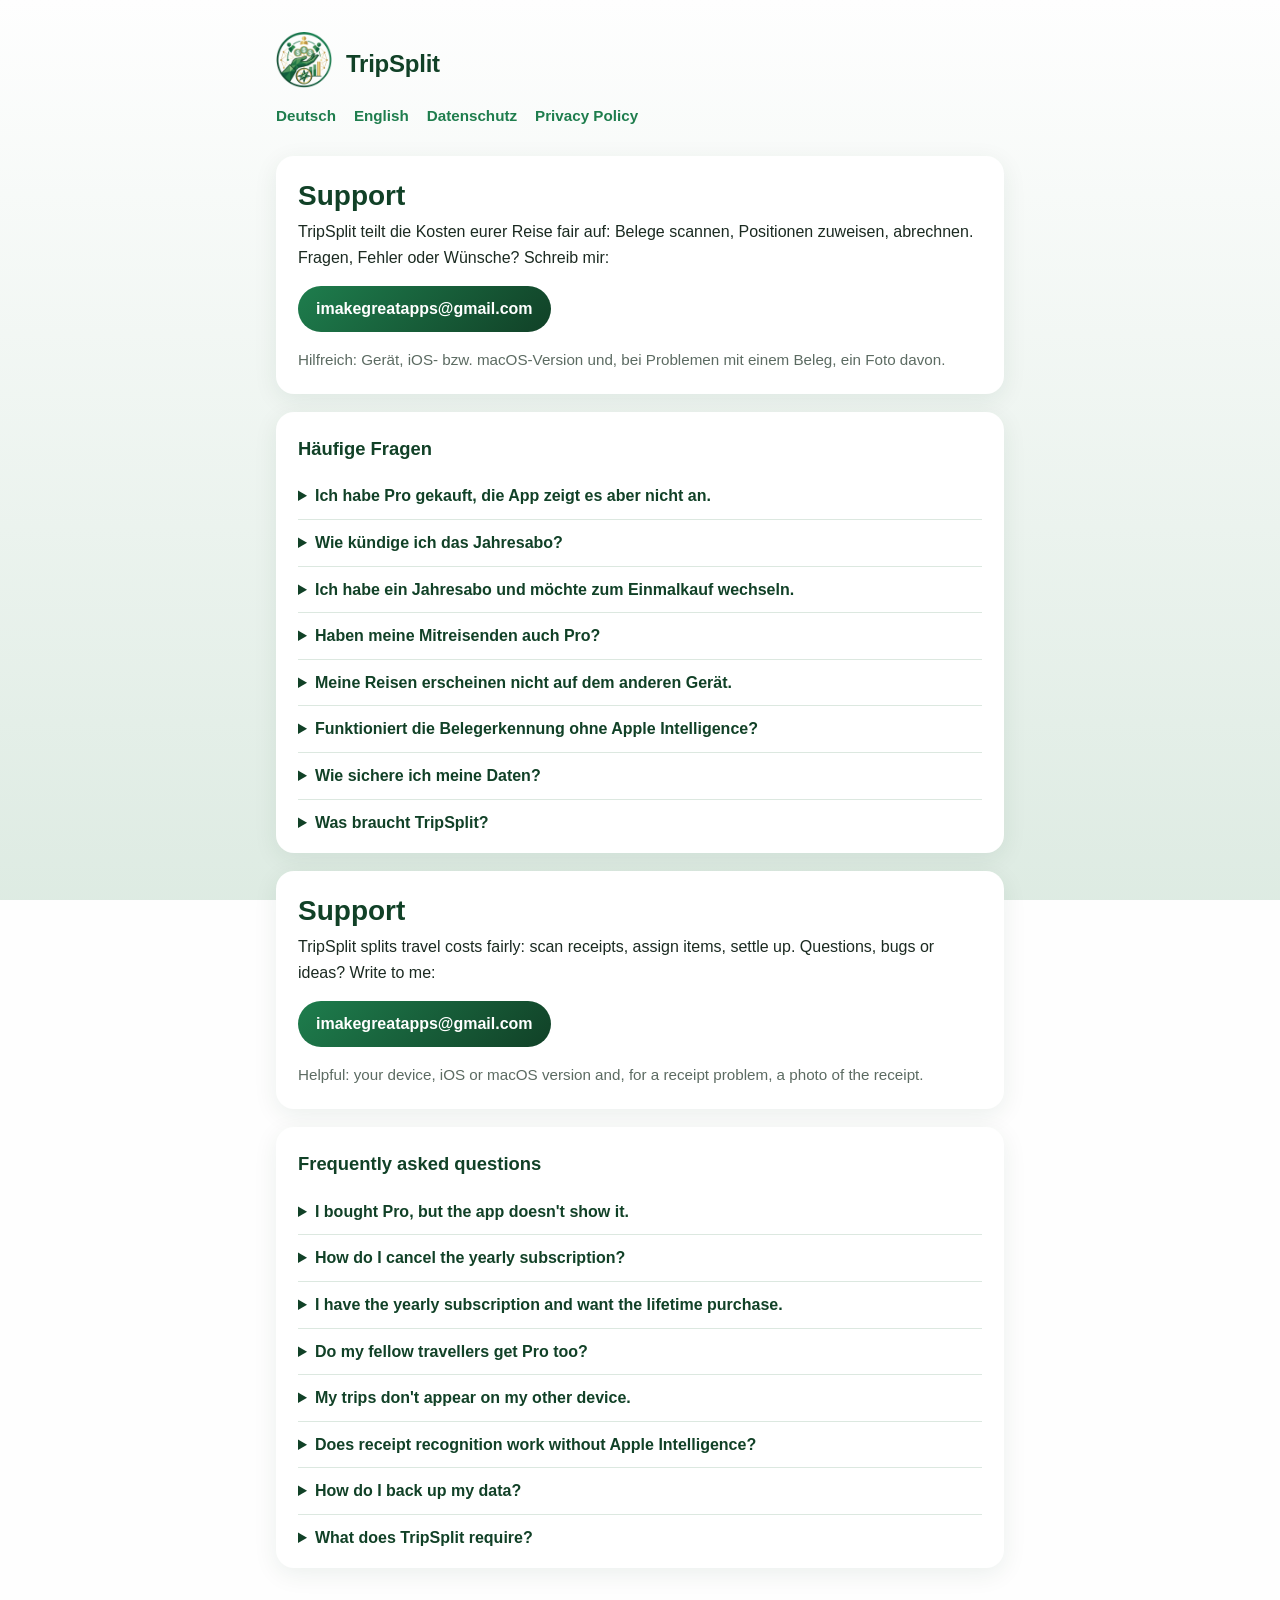
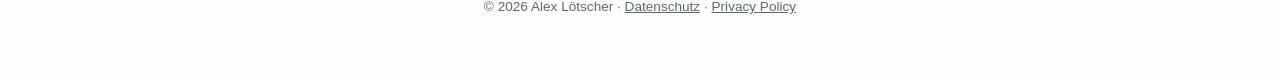
==== index.html @ 4b460758 "TripSplit: Support-Seite und Datenschutzerklärung (DE/EN)" ====
<!doctype html>
<html lang="de">
<head>
<meta charset="utf-8">
<meta name="viewport" content="width=device-width, initial-scale=1">
<title>TripSplit Support</title>
<meta name="description" content="Hilfe und Kontakt zu TripSplit, der App zum Aufteilen von Reisekosten.">
<link rel="icon" href="logo.png">
<link rel="apple-touch-icon" href="logo.png">
<link rel="stylesheet" href="style.css">
</head>
<body>
<div class="wrap">
  <header>
    <a href="./"><img src="logo.png" alt=""></a>
    <a href="./" class="name">TripSplit</a>
  </header>
  <nav>
    <a href="#de">Deutsch</a>
    <a href="#en">English</a>
    <a href="datenschutz.html">Datenschutz</a>
    <a href="privacy.html">Privacy Policy</a>
  </nav>

  <section id="de">
    <div class="card">
      <h1>Support</h1>
      <p>TripSplit teilt die Kosten eurer Reise fair auf: Belege scannen, Positionen zuweisen, abrechnen. Fragen, Fehler oder Wünsche? Schreib mir:</p>
      <a class="contact" href="mailto:imakegreatapps@gmail.com?subject=TripSplit">imakegreatapps@gmail.com</a>
      <p class="muted">Hilfreich: Gerät, iOS- bzw. macOS-Version und, bei Problemen mit einem Beleg, ein Foto davon.</p>
    </div>

    <div class="card">
      <h2>Häufige Fragen</h2>
      <details>
        <summary>Ich habe Pro gekauft, die App zeigt es aber nicht an.</summary>
        <p>Öffne in der Reiseliste das Menü (•••) → <strong>TripSplit Pro</strong> → <strong>Käufe wiederherstellen</strong>. Verwende dasselbe Apple-Account wie beim Kauf.</p>
      </details>
      <details>
        <summary>Wie kündige ich das Jahresabo?</summary>
        <p>iPhone/iPad: <strong>Einstellungen</strong> → dein Name → <strong>Abonnements</strong>. Mac: <strong>App Store</strong> → dein Account → <strong>Abonnements verwalten</strong>. Oder in der App auf der Pro-Seite über <strong>Abo verwalten</strong>. Pro bleibt bis zum Ende der bezahlten Laufzeit aktiv.</p>
      </details>
      <details>
        <summary>Ich habe ein Jahresabo und möchte zum Einmalkauf wechseln.</summary>
        <p>Kündige zuerst das Jahresabo – Apple beendet es beim Einmalkauf nicht automatisch, du würdest sonst doppelt bezahlen. Pro bleibt bis zum Ende der bezahlten Laufzeit aktiv; danach kaufst du den Einmalkauf.</p>
      </details>
      <details>
        <summary>Haben meine Mitreisenden auch Pro?</summary>
        <p>Ja, für die geteilte Reise: Wer mit Pro eine Reise erstellt und teilt, schaltet Pro in dieser Reise für alle Mitreisenden frei. Für ihre eigenen Reisen brauchen sie Pro selbst.</p>
      </details>
      <details>
        <summary>Meine Reisen erscheinen nicht auf dem anderen Gerät.</summary>
        <p>Beide Geräte müssen mit demselben Apple-Account bei iCloud angemeldet sein, und iCloud muss für TripSplit eingeschaltet sein (Einstellungen → dein Name → iCloud). Der erste Abgleich kann einige Minuten dauern.</p>
      </details>
      <details>
        <summary>Funktioniert die Belegerkennung ohne Apple Intelligence?</summary>
        <p>Ja. Ohne Apple Intelligence liest die eingebaute Texterkennung die Positionen, und jeder Beleg lässt sich auch von Hand erfassen.</p>
      </details>
      <details>
        <summary>Wie sichere ich meine Daten?</summary>
        <p>In den Einstellungen einer Reise unter <strong>Sicherung</strong> (eine Reise) oder im Menü (•••) der Reiseliste (alle Reisen). Die Datei lässt sich dort auch wieder importieren.</p>
      </details>
      <details>
        <summary>Was braucht TripSplit?</summary>
        <p>iOS 27 oder iPadOS 27; auf dem Mac macOS 27 mit Apple-Chip.</p>
      </details>
    </div>
  </section>

  <section id="en" lang="en">
    <div class="card">
      <h1>Support</h1>
      <p>TripSplit splits travel costs fairly: scan receipts, assign items, settle up. Questions, bugs or ideas? Write to me:</p>
      <a class="contact" href="mailto:imakegreatapps@gmail.com?subject=TripSplit">imakegreatapps@gmail.com</a>
      <p class="muted">Helpful: your device, iOS or macOS version and, for a receipt problem, a photo of the receipt.</p>
    </div>

    <div class="card">
      <h2>Frequently asked questions</h2>
      <details>
        <summary>I bought Pro, but the app doesn't show it.</summary>
        <p>In the trip list, open the menu (•••) → <strong>TripSplit Pro</strong> → <strong>Restore Purchases</strong>. Use the same Apple Account you bought it with.</p>
      </details>
      <details>
        <summary>How do I cancel the yearly subscription?</summary>
        <p>iPhone/iPad: <strong>Settings</strong> → your name → <strong>Subscriptions</strong>. Mac: <strong>App Store</strong> → your account → <strong>Manage Subscriptions</strong>. Or in the app via <strong>Manage subscription</strong> on the Pro page. Pro stays active until the end of the paid period.</p>
      </details>
      <details>
        <summary>I have the yearly subscription and want the lifetime purchase.</summary>
        <p>Cancel the subscription first – Apple does not end it when you buy the lifetime purchase, so you would pay twice. Pro stays active until the end of the paid period; then buy the lifetime purchase.</p>
      </details>
      <details>
        <summary>Do my fellow travellers get Pro too?</summary>
        <p>Yes, for the shared trip: whoever creates and shares a trip with Pro unlocks Pro in that trip for everyone in it. For their own trips they need Pro themselves.</p>
      </details>
      <details>
        <summary>My trips don't appear on my other device.</summary>
        <p>Both devices need to be signed in to iCloud with the same Apple Account, with iCloud turned on for TripSplit (Settings → your name → iCloud). The first sync can take a few minutes.</p>
      </details>
      <details>
        <summary>Does receipt recognition work without Apple Intelligence?</summary>
        <p>Yes. Without Apple Intelligence the built-in text recognition reads the items, and every receipt can also be entered by hand.</p>
      </details>
      <details>
        <summary>How do I back up my data?</summary>
        <p>In a trip's settings under <strong>Backup</strong> (one trip) or in the trip list menu (•••) (all trips). You can import the file there again.</p>
      </details>
      <details>
        <summary>What does TripSplit require?</summary>
        <p>iOS 27 or iPadOS 27; on the Mac, macOS 27 with Apple silicon.</p>
      </details>
    </div>
  </section>

  <footer>
    © 2026 Alex Lötscher · <a href="datenschutz.html">Datenschutz</a> · <a href="privacy.html">Privacy Policy</a>
  </footer>
</div>
</body>
</html>
---- style.css ----
/* TripSplit – Support- und Datenschutzseiten (GitHub Pages). Farben wie in der App (AppTheme.swift). */
:root {
  --forest: #114127;
  --green: #1E7D4D;
  --sage: #7DB391;
  --gold: #B5893A;
  --card: #FFFFFF;
  --text: #1B2A21;
  --muted: #5C6B62;
  --line: #DCE8E0;
  color-scheme: light;
}

* { box-sizing: border-box; }

html { -webkit-text-size-adjust: 100%; }

body {
  margin: 0;
  min-height: 100vh;
  font: 16px/1.6 -apple-system, BlinkMacSystemFont, "SF Pro Text", "Helvetica Neue", Arial, sans-serif;
  color: var(--text);
  background: linear-gradient(180deg, #FEFEFE 0%, rgba(125, 179, 145, 0.25) 100%) fixed, #FEFEFE;
}

.wrap { max-width: 760px; margin: 0 auto; padding: 32px 16px 56px; }

header { display: flex; align-items: center; gap: 14px; margin-bottom: 8px; }
header img { width: 56px; height: 56px; border-radius: 13px; }
header a { color: inherit; text-decoration: none; }
header .name { font-size: 1.5rem; font-weight: 700; color: var(--forest); letter-spacing: -0.01em; }

nav { display: flex; flex-wrap: wrap; gap: 6px 18px; margin: 4px 0 28px; font-size: 0.95rem; }
nav a { color: var(--green); text-decoration: none; font-weight: 600; }
nav a:hover { text-decoration: underline; }

.card {
  background: var(--card);
  border-radius: 18px;
  padding: 22px 22px 8px;
  margin-bottom: 18px;
  box-shadow: 0 6px 24px rgba(17, 65, 39, 0.08);
}

h1 { font-size: 1.75rem; line-height: 1.25; color: var(--forest); margin: 0 0 6px; }
h2 { font-size: 1.15rem; color: var(--forest); margin: 0 0 10px; }
h3 { font-size: 1rem; color: var(--forest); margin: 18px 0 4px; }
p, ul { margin: 0 0 14px; }
ul { padding-left: 1.2em; }
li { margin-bottom: 6px; }
a { color: var(--green); overflow-wrap: anywhere; }
.muted { color: var(--muted); font-size: 0.95rem; }

.contact {
  display: inline-block;
  margin: 2px 0 16px;
  padding: 10px 18px;
  border-radius: 999px;
  background: linear-gradient(135deg, var(--green), var(--forest));
  color: #fff;
  font-weight: 600;
  text-decoration: none;
}

details { border-top: 1px solid var(--line); padding: 10px 0; }
details:first-of-type { border-top: 0; }
summary { cursor: pointer; font-weight: 600; color: var(--forest); }
details p { margin: 8px 0 4px; }

footer { margin-top: 28px; font-size: 0.85rem; color: var(--muted); text-align: center; }
footer a { color: var(--muted); }
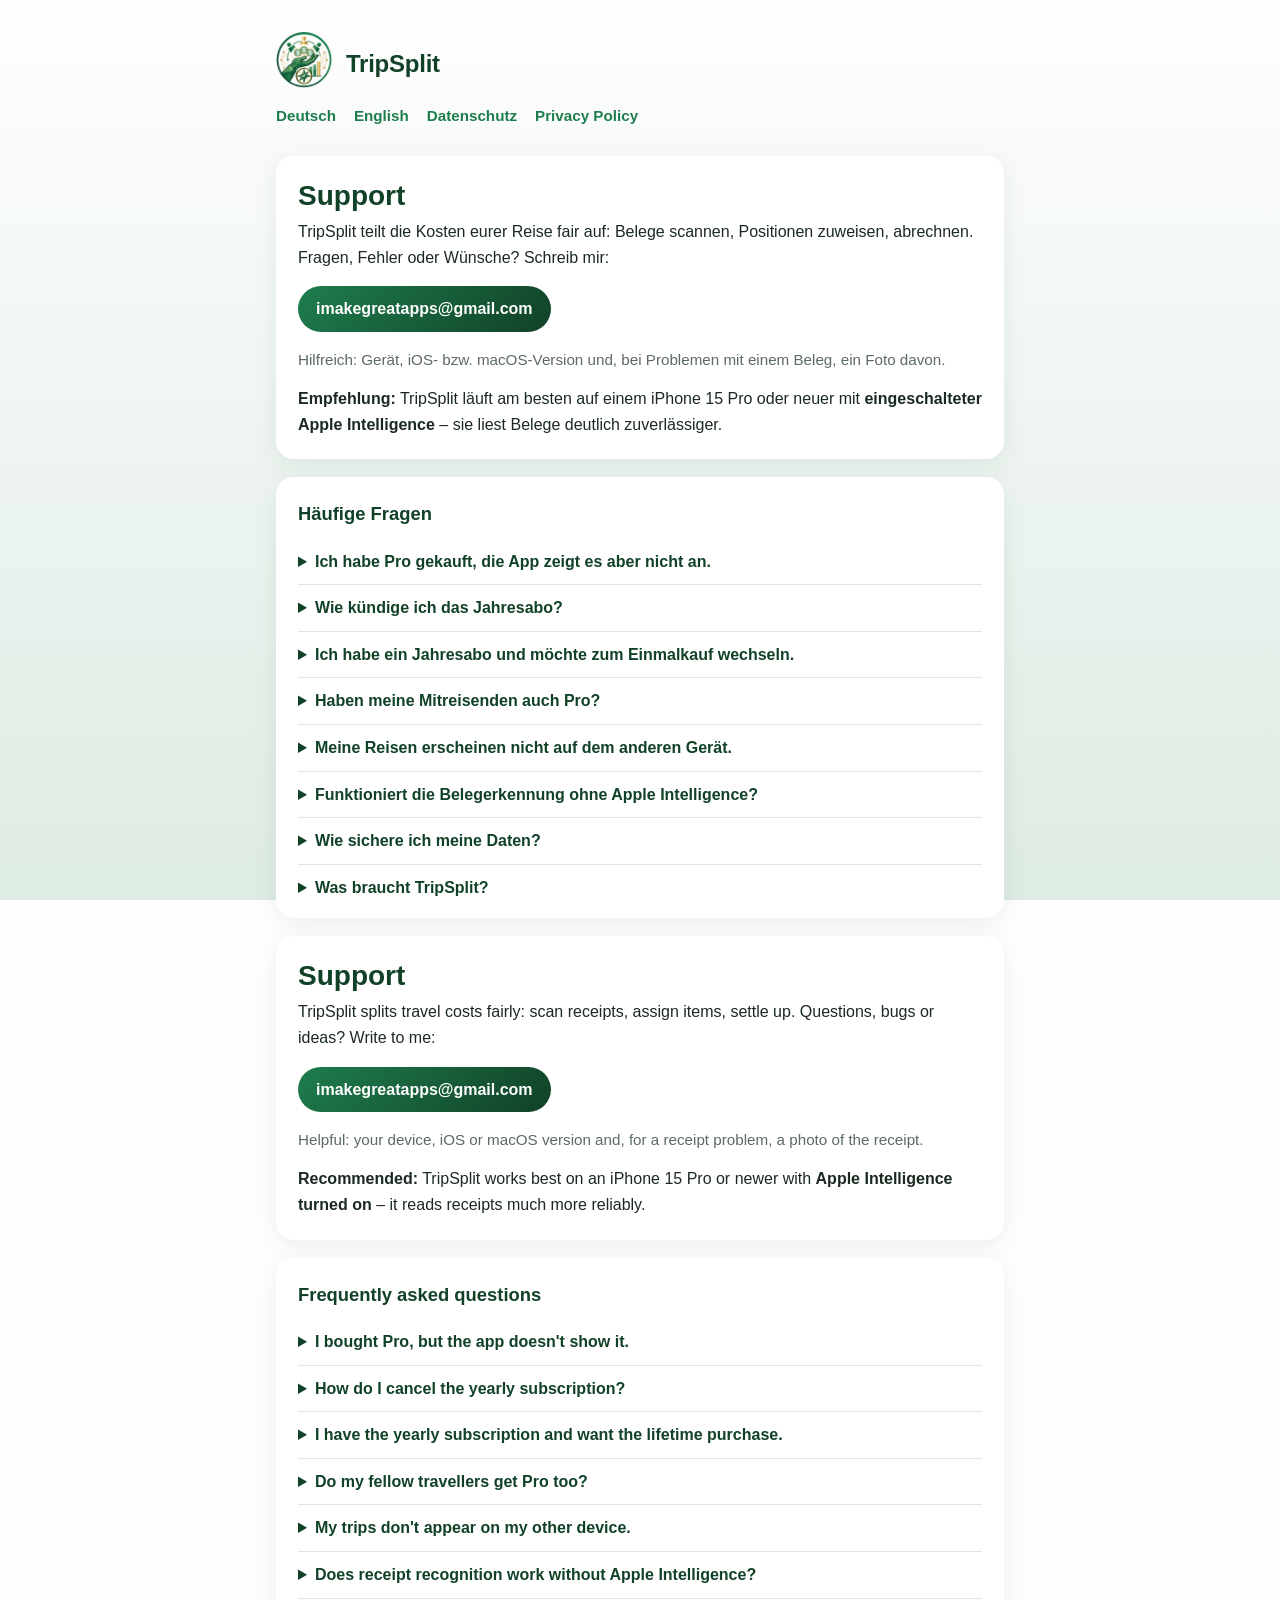
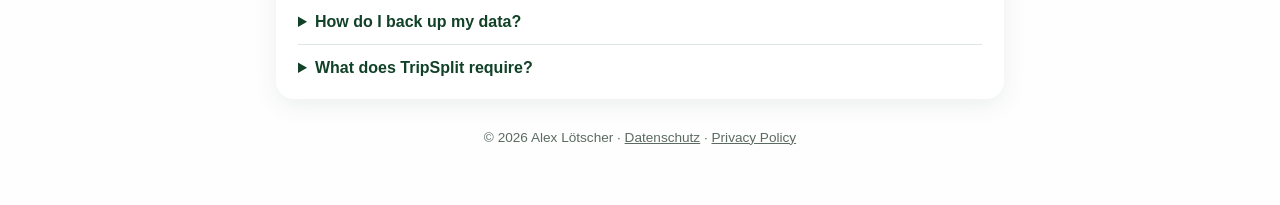
==== commit 23b068ad: "Support: Geräteempfehlung (iPhone 15 Pro+, Apple Intelligence)" ====
--- a/index.html
+++ b/index.html
@@ -28,6 +28,7 @@
       <p>TripSplit teilt die Kosten eurer Reise fair auf: Belege scannen, Positionen zuweisen, abrechnen. Fragen, Fehler oder Wünsche? Schreib mir:</p>
       <a class="contact" href="mailto:imakegreatapps@gmail.com?subject=TripSplit">imakegreatapps@gmail.com</a>
       <p class="muted">Hilfreich: Gerät, iOS- bzw. macOS-Version und, bei Problemen mit einem Beleg, ein Foto davon.</p>
+      <p><strong>Empfehlung:</strong> TripSplit läuft am besten auf einem iPhone 15 Pro oder neuer mit <strong>eingeschalteter Apple Intelligence</strong> – sie liest Belege deutlich zuverlässiger.</p>
     </div>
 
     <div class="card">
@@ -63,6 +64,7 @@
       <details>
         <summary>Was braucht TripSplit?</summary>
         <p>iOS 27 oder iPadOS 27; auf dem Mac macOS 27 mit Apple-Chip.</p>
+        <p>Sehr empfohlen: ein iPhone 15 Pro oder neuer (bzw. ein iPad oder Mac mit M-Chip) mit eingeschalteter Apple Intelligence (Einstellungen → Apple Intelligence &amp; Siri). Ohne sie funktioniert TripSplit ebenfalls, die Belegerkennung ist dann aber weniger genau.</p>
       </details>
     </div>
   </section>
@@ -73,6 +75,7 @@
       <p>TripSplit splits travel costs fairly: scan receipts, assign items, settle up. Questions, bugs or ideas? Write to me:</p>
       <a class="contact" href="mailto:imakegreatapps@gmail.com?subject=TripSplit">imakegreatapps@gmail.com</a>
       <p class="muted">Helpful: your device, iOS or macOS version and, for a receipt problem, a photo of the receipt.</p>
+      <p><strong>Recommended:</strong> TripSplit works best on an iPhone 15 Pro or newer with <strong>Apple Intelligence turned on</strong> – it reads receipts much more reliably.</p>
     </div>
 
     <div class="card">
@@ -108,6 +111,7 @@
       <details>
         <summary>What does TripSplit require?</summary>
         <p>iOS 27 or iPadOS 27; on the Mac, macOS 27 with Apple silicon.</p>
+        <p>Strongly recommended: an iPhone 15 Pro or newer (or an iPad or Mac with an M-series chip) with Apple Intelligence turned on (Settings → Apple Intelligence &amp; Siri). TripSplit also works without it, but receipt recognition is less accurate.</p>
       </details>
     </div>
   </section>
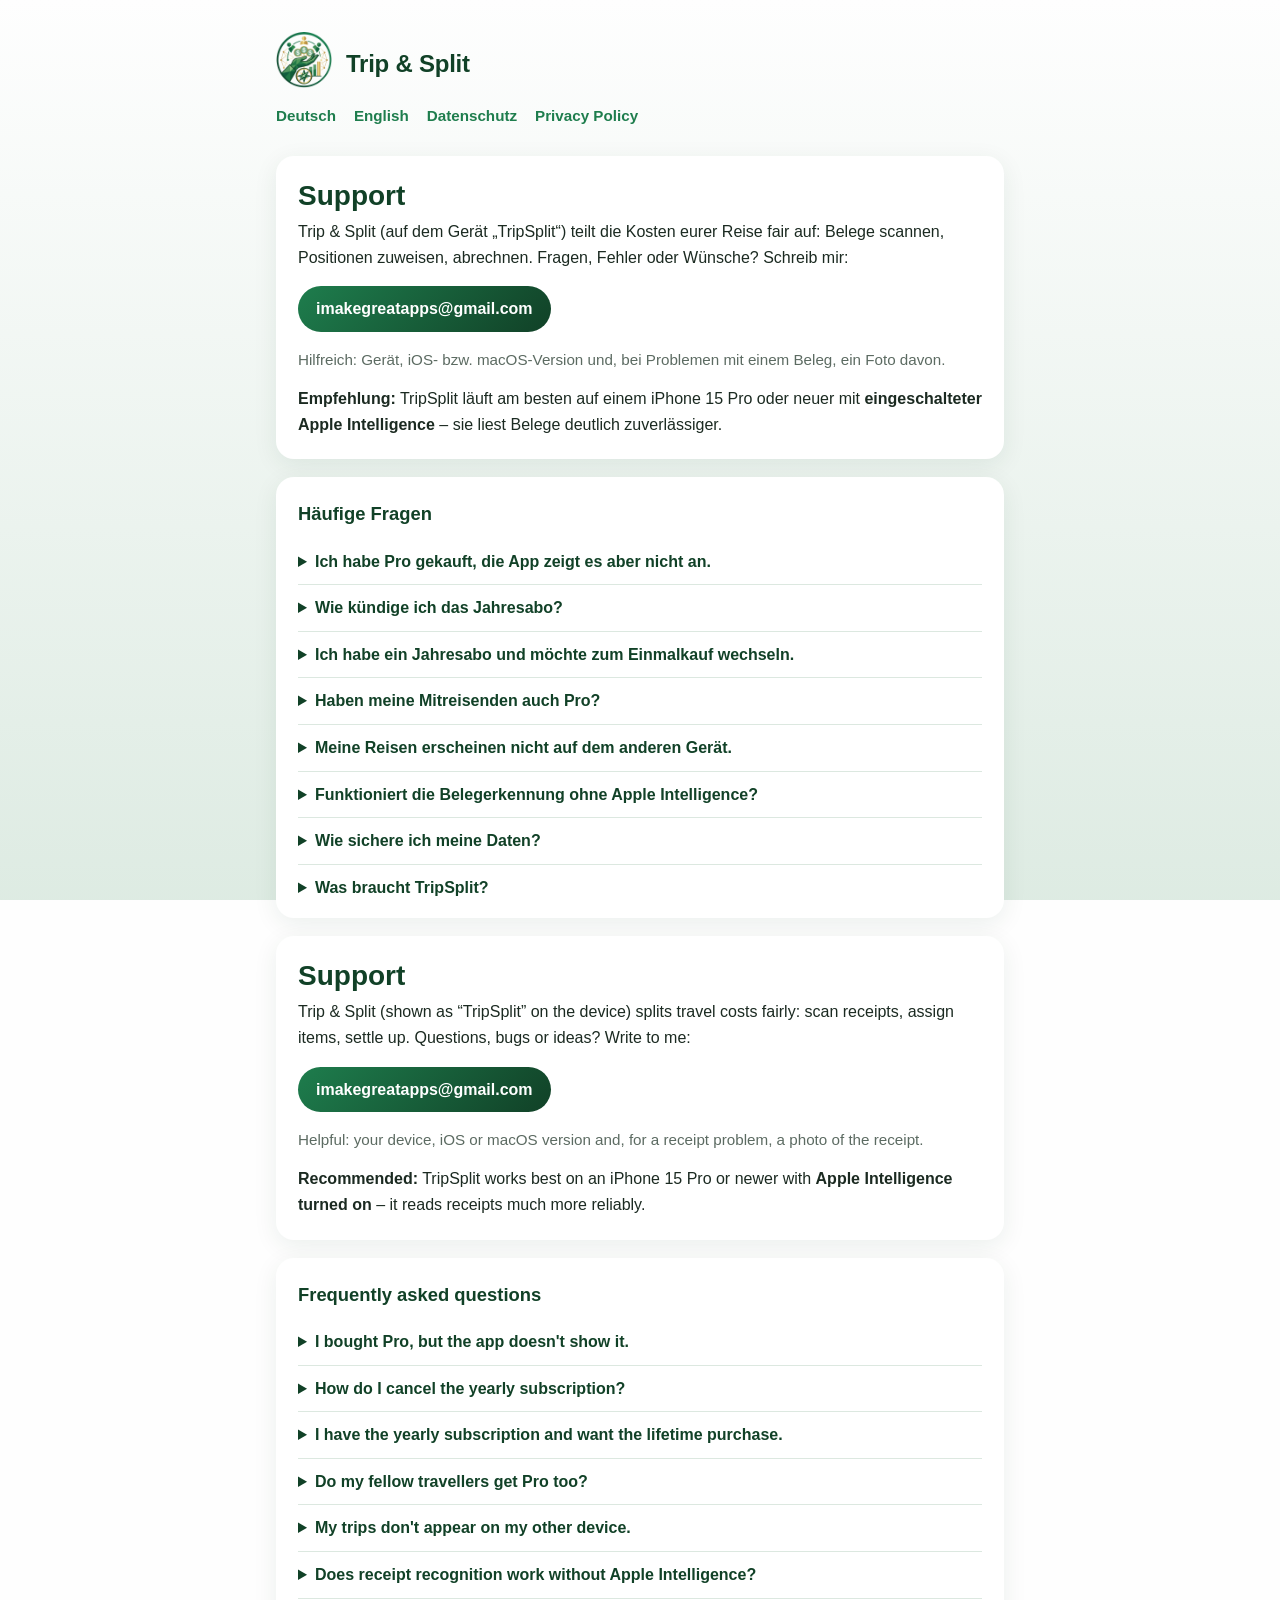
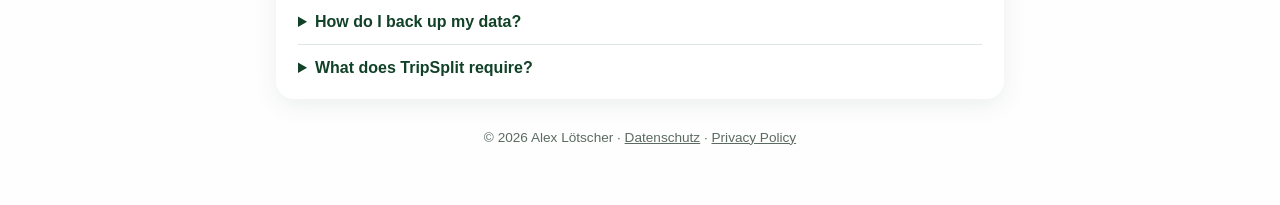
==== commit 1083fd20: "Name Trip & Split" ====
--- a/index.html
+++ b/index.html
@@ -3,8 +3,8 @@
 <head>
 <meta charset="utf-8">
 <meta name="viewport" content="width=device-width, initial-scale=1">
-<title>TripSplit Support</title>
-<meta name="description" content="Hilfe und Kontakt zu TripSplit, der App zum Aufteilen von Reisekosten.">
+<title>Trip &amp; Split Support</title>
+<meta name="description" content="Hilfe und Kontakt zu Trip &amp; Split (TripSplit), der App zum Aufteilen von Reisekosten.">
 <link rel="icon" href="logo.png">
 <link rel="apple-touch-icon" href="logo.png">
 <link rel="stylesheet" href="style.css">
@@ -13,7 +13,7 @@
 <div class="wrap">
   <header>
     <a href="./"><img src="logo.png" alt=""></a>
-    <a href="./" class="name">TripSplit</a>
+    <a href="./" class="name">Trip &amp; Split</a>
   </header>
   <nav>
     <a href="#de">Deutsch</a>
@@ -25,7 +25,7 @@
   <section id="de">
     <div class="card">
       <h1>Support</h1>
-      <p>TripSplit teilt die Kosten eurer Reise fair auf: Belege scannen, Positionen zuweisen, abrechnen. Fragen, Fehler oder Wünsche? Schreib mir:</p>
+      <p>Trip &amp; Split (auf dem Gerät „TripSplit“) teilt die Kosten eurer Reise fair auf: Belege scannen, Positionen zuweisen, abrechnen. Fragen, Fehler oder Wünsche? Schreib mir:</p>
       <a class="contact" href="mailto:imakegreatapps@gmail.com?subject=TripSplit">imakegreatapps@gmail.com</a>
       <p class="muted">Hilfreich: Gerät, iOS- bzw. macOS-Version und, bei Problemen mit einem Beleg, ein Foto davon.</p>
       <p><strong>Empfehlung:</strong> TripSplit läuft am besten auf einem iPhone 15 Pro oder neuer mit <strong>eingeschalteter Apple Intelligence</strong> – sie liest Belege deutlich zuverlässiger.</p>
@@ -72,7 +72,7 @@
   <section id="en" lang="en">
     <div class="card">
       <h1>Support</h1>
-      <p>TripSplit splits travel costs fairly: scan receipts, assign items, settle up. Questions, bugs or ideas? Write to me:</p>
+      <p>Trip &amp; Split (shown as “TripSplit” on the device) splits travel costs fairly: scan receipts, assign items, settle up. Questions, bugs or ideas? Write to me:</p>
       <a class="contact" href="mailto:imakegreatapps@gmail.com?subject=TripSplit">imakegreatapps@gmail.com</a>
       <p class="muted">Helpful: your device, iOS or macOS version and, for a receipt problem, a photo of the receipt.</p>
       <p><strong>Recommended:</strong> TripSplit works best on an iPhone 15 Pro or newer with <strong>Apple Intelligence turned on</strong> – it reads receipts much more reliably.</p>
